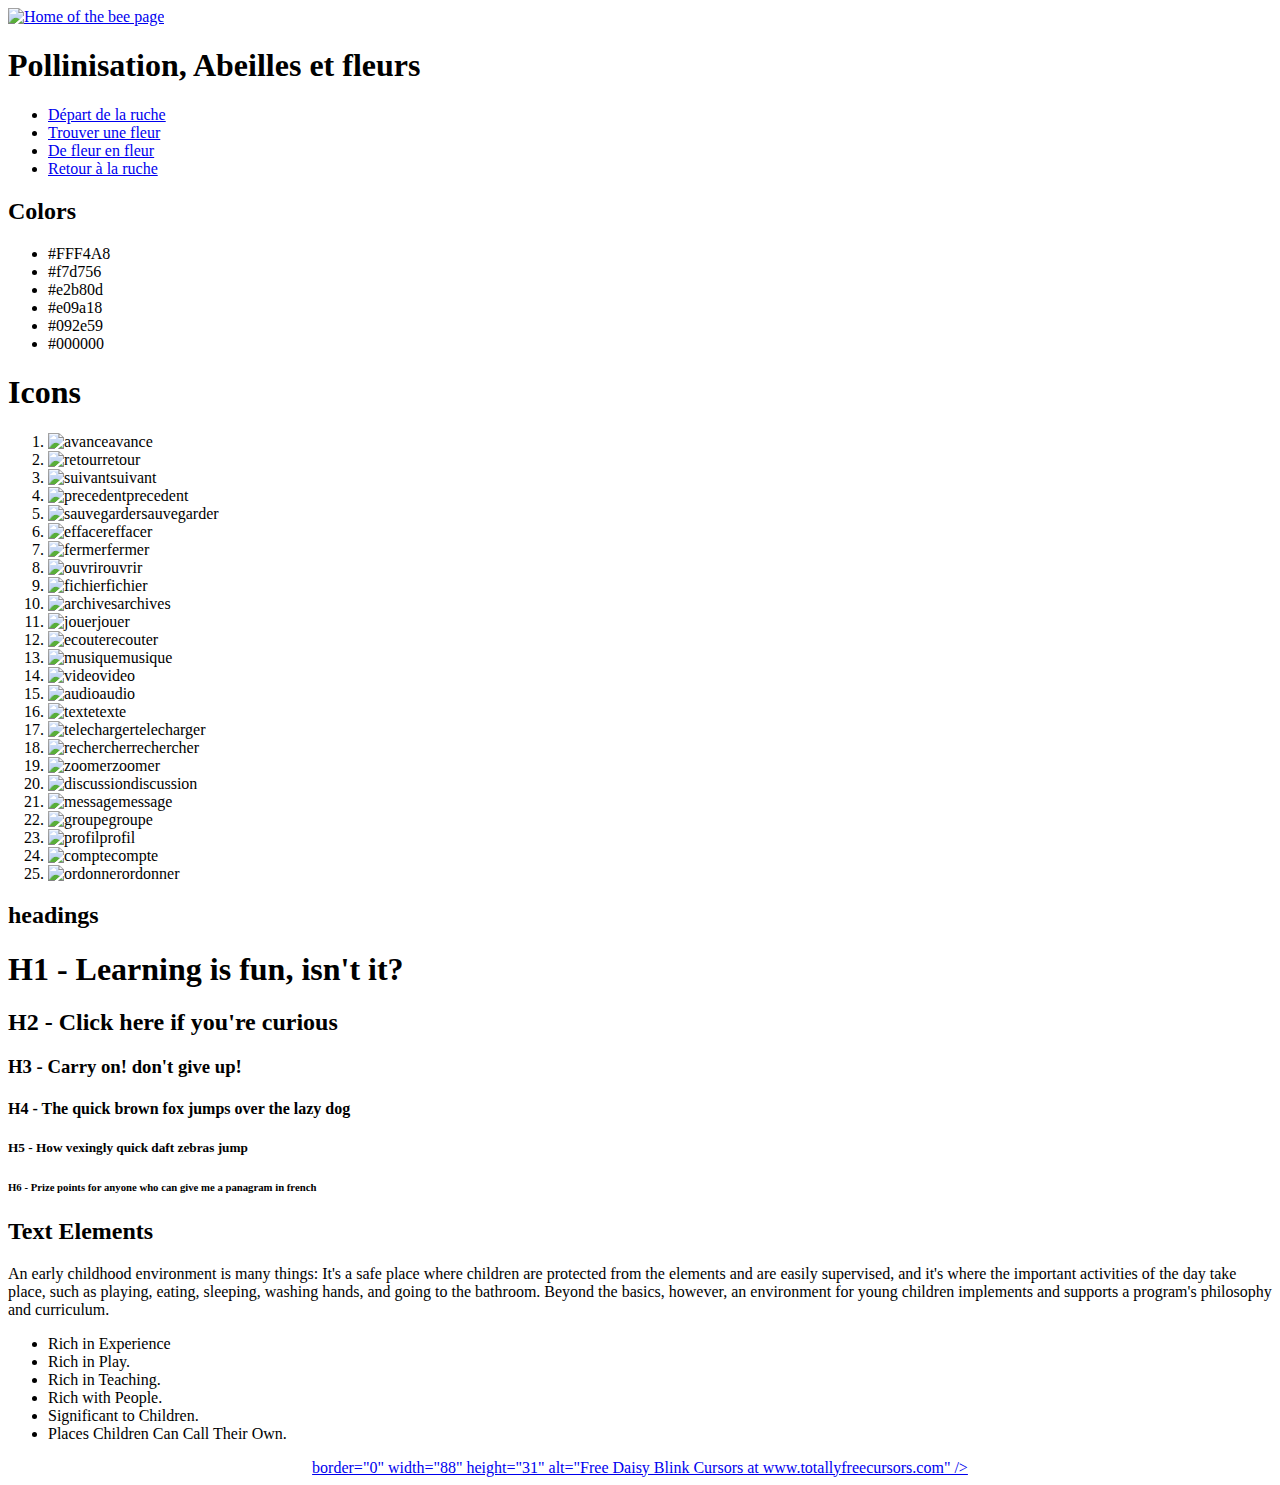
==== index.html @ ccd16b17 "my first commit" ====
<!DOCTYPE html>
<html>

<head>
    <meta charset="utf-8">

    <title>Pollinisation style Guide</title>
<link href="https://fonts.googleapis.com/css?family=Nunito" rel="stylesheet">

    <link rel="stylesheet" href="styles/reset.css">
    <link rel="stylesheet" href="styles/styleguide.css">
    <link rel="stylesheet" href="styles/main.css">
    <link rel="stylesheet" href="styles/typo.css">

</head>

<body>

  <body style="background:#fff">

  <header>
    <div id="logo">
      <a href="index.html"><img src="images/bee-logo.svg" alt="Home of the bee page"></a>
    </div>

    <h1>Pollinisation, Abeilles et fleurs</h1>
    <nav>
      <ul>
        <li><a href="video01.html">Départ de la ruche</a></li>
        <li><a href="video02.html">Trouver une fleur</a></li>
        <li><a href="video03.html">De fleur en fleur</a></li>
        <li><a href="video04.html">Retour à la ruche</a></li>
      </ul>
    </nav>
  </header>

    <section class="color-section">
        <h2>Colors</h2>

        <ul id="colors">
            <li id="color-1">#FFF4A8</li>
            <li id="color-2">#f7d756</li>
            <li id="color-3">#e2b80d</li>
            <li id="color-4">#e09a18</li>
            <li id="color-5">#092e59</li>
            <li id="color-6">#000000</li>
        </ul>

    </section>



    <h1>Icons</h1>

    <ol>
    <li><span><img src="images/avance.svg" alt="avance" /></span>avance</li>
    <li><span><img src="images/retour.svg" alt="retour" /></span>retour</li>
    <li><span><img src="images/suivant.svg" alt="suivant" /></span>suivant</li>
    <li><span><img src="images/precedent.svg" alt="precedent" /></span>precedent</li>
    <li><span><img src="images/sauvegarder.svg" alt="sauvegarder" /></span>sauvegarder</li>
    <li><span><img src="images/effacer.svg" alt="effacer" /></span>effacer</li>
    <li><span><img src="images/fermer.svg" alt="fermer" /></span>fermer</li>
    <li><span><img src="images/ouvrir.svg" alt="ouvrir" /></span>ouvrir</li>
    <li><span><img src="images/fichier.svg" alt="fichier" /></span>fichier</li>
    <li><span><img src="images/archives.svg" alt="archives" /></span>archives</li>
    <li><span><img src="images/jouer.svg" alt="jouer" /></span>jouer</li>
    <li><span><img src="images/ecouter.svg" alt="ecouter" /></span>ecouter</li>
    <li><span><img src="images/musique.svg" alt="musique" /></span>musique</li>
    <li><span><img src="images/video.svg" alt="video" /></span>video</li>
    <li><span><img src="images/audio.svg" alt="audio" /></span>audio</li>
    <li><span><img src="images/texte.svg" alt="texte" /></span>texte</li>
    <li><span><img src="images/telecharger.svg" alt="telecharger" /></span>telecharger</li>
    <li><span><img src="images/rechercher.svg" alt="rechercher" /></span>rechercher</li>
    <li><span><img src="images/zoomer.svg" alt="zoomer" /></span>zoomer</li>
    <li><span><img src="images/discussion.svg" alt="discussion" /></span>discussion</li>
    <li><span><img src="images/message.svg" alt="message" /></span>message</li>
    <li><span><img src="images/groupe.svg" alt="groupe" /></span>groupe</li>
    <li><span><img src="images/profil.svg" alt="profil" /></span>profil</li>
    <li><span><img src="images/compte.svg" alt="compte" /></span>compte</li>
    <li><span><img src="images/ordonner.svg" alt="ordonner" /></span>ordonner</li>
    </ol>

    <h2>headings</h2>

    <h1>H1 - Learning is fun, isn't it?</h1>
    <h2>H2 - Click here if you're curious</h2>
    <h3>H3 - Carry on! don't give up!</h3>
    <h4>H4 - The quick brown fox jumps over the lazy dog</h4>
    <h5>H5 - How vexingly quick daft zebras jump</h5>
    <h6>H6 - Prize points for anyone who can give me a panagram in french</h6>

    <h2>Text Elements</h2>

    <p>An early childhood environment is many things: It's a safe place where children are protected from the elements and are easily supervised, and it's where the important activities of the day take place, such as playing, eating, sleeping, washing hands,
        and going to the bathroom. Beyond the basics, however, an environment for young children implements and supports a program's philosophy and curriculum.</p>

    <ul>
      <li>Rich in Experience</li>
      <li>Rich in Play.</li>
      <li>Rich in Teaching. </li>
      <li>Rich with People.</li>
      <li>Significant to Children.</li>
      <li>Places Children Can Call Their Own. </li>
    </ul>


        <div align="center" style="z-index:9;visibility:visible;"><a href="http://www.totallyfreecursors.com/" target="_blank" class="tfc"> border="0" width="88" height="31" alt="Free Daisy Blink Cursors at www.totallyfreecursors.com" /></a></div><style>HTML,BODY{cursor: url("http://downloads.totallyfreecursors.com/cursor_files/daisyblink.cur"), url("http://downloads.totallyfreecursors.com/thumbnails/daisy-blink.gif"), auto;}</style>
    </body>

</html>
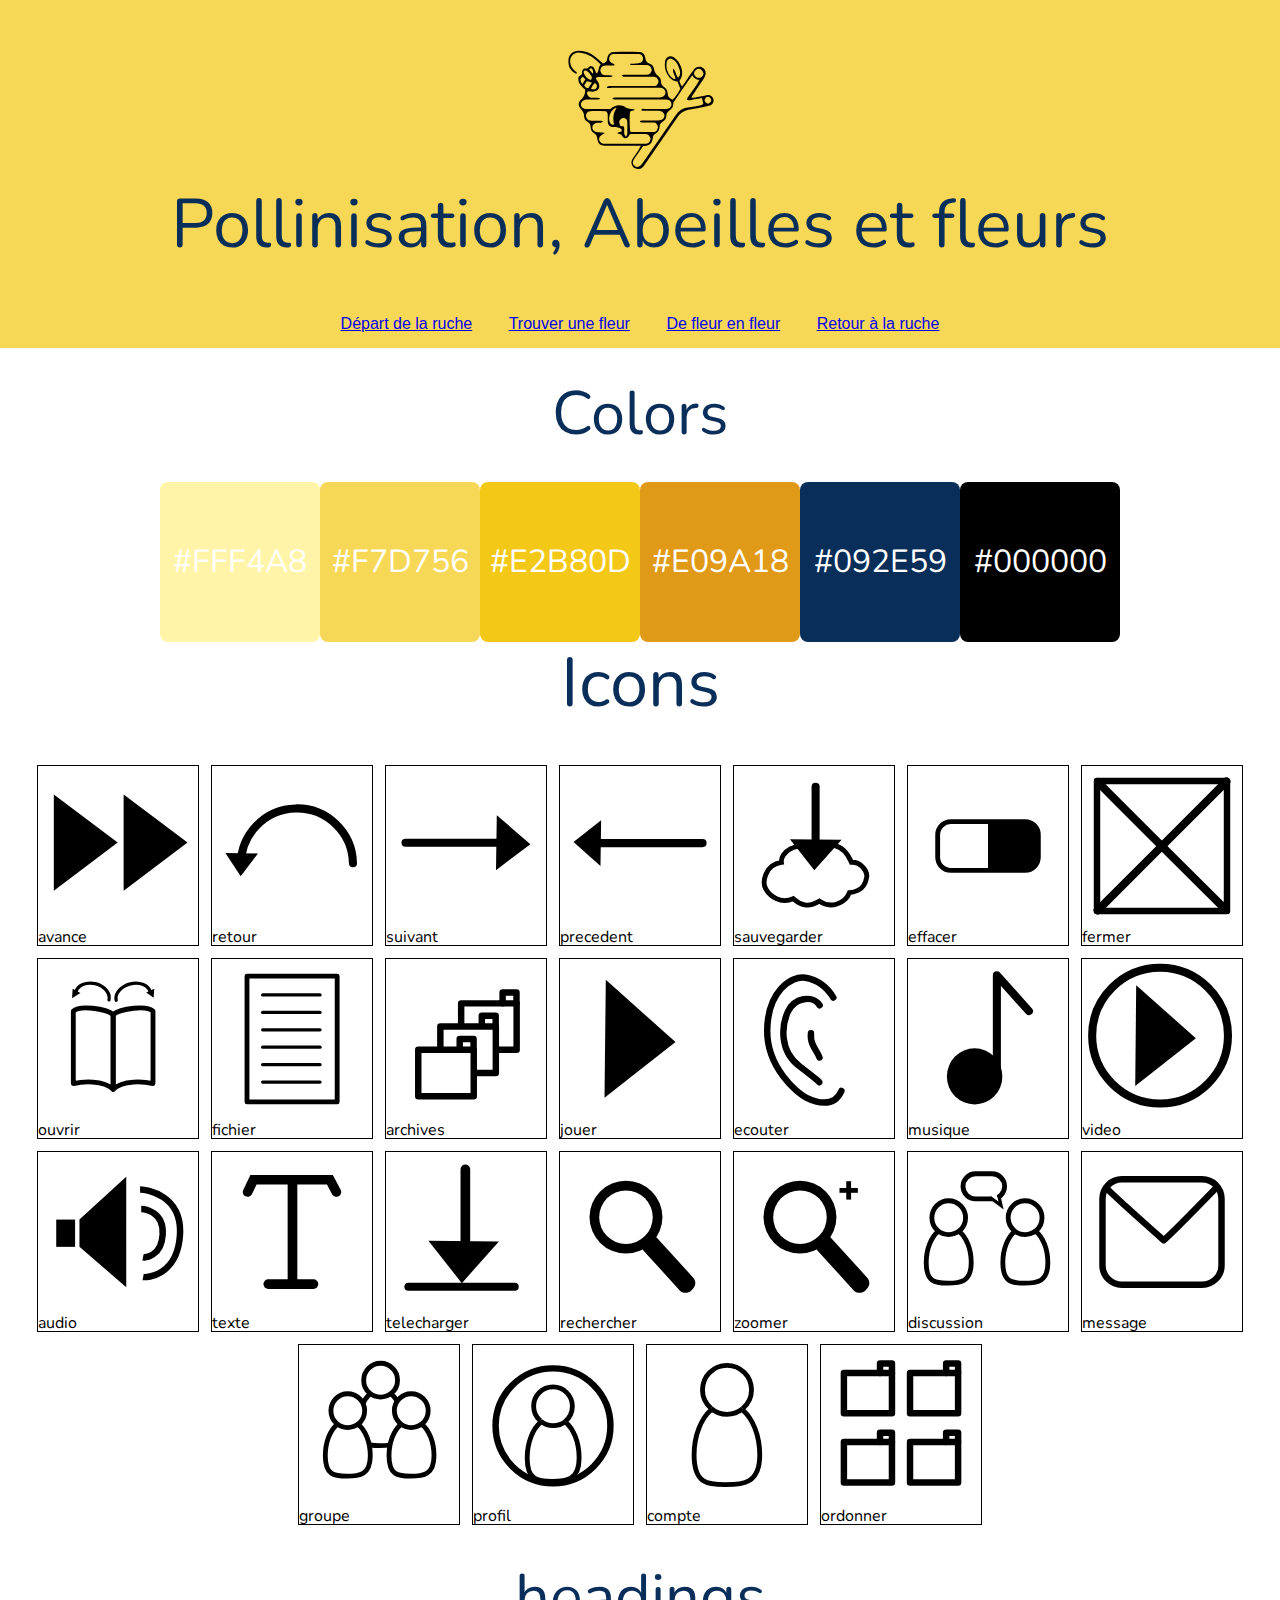
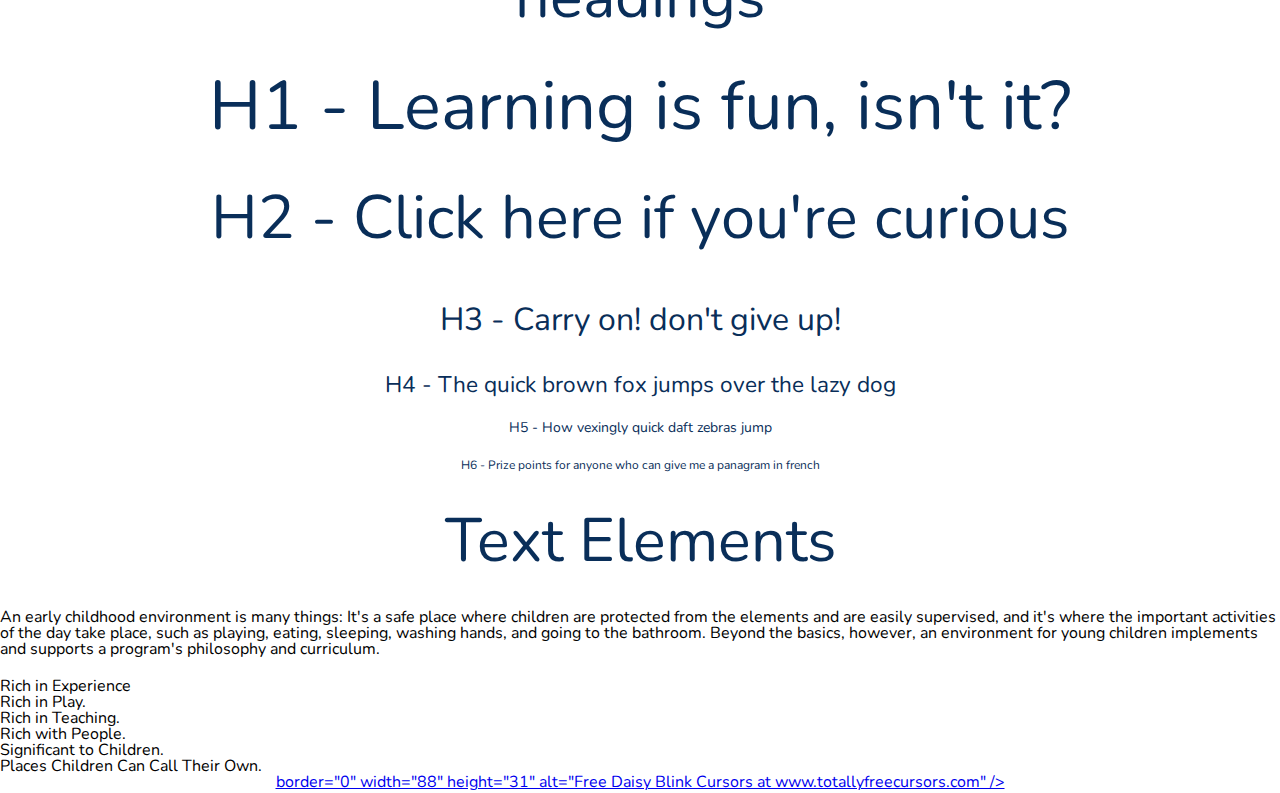
==== commit 01a3cb0d: "Change for file name issue" ====
--- a/index.html
+++ b/index.html
@@ -53,8 +53,8 @@
     <h1>Icons</h1>
 
     <ol>
-    <li><span><img src="images/avance.svg" alt="avance" /></span>avance</li>
-    <li><span><img src="images/retour.svg" alt="retour" /></span>retour</li>
+    <li><span><img src="images/aavance.svg" alt="avance" /></span>avance</li>
+    <li><span><img src="images/rretour.svg" alt="retour" /></span>retour</li>
     <li><span><img src="images/suivant.svg" alt="suivant" /></span>suivant</li>
     <li><span><img src="images/precedent.svg" alt="precedent" /></span>precedent</li>
     <li><span><img src="images/sauvegarder.svg" alt="sauvegarder" /></span>sauvegarder</li>
--- a/styles/styleguide.css
+++ b/styles/styleguide.css
@@ -0,0 +1,64 @@
+/*#### Colors in the page   ####*/
+
+#color-1 {
+ background-color: #FFF4A8;
+}
+
+#color-2 {
+ background-color: #f7d756;
+}
+
+#color-3 {
+ background-color: #f4c816;
+}
+
+#color-4 {
+ background-color: #e09a18;
+}
+#color-5 {
+ background-color: #092e59;
+}
+#color-6 {
+ background-color: #000000;
+}
+
+/*#### Color section in the style page   ####*/
+
+#colors {
+  display: flex;
+  flex-wrap: wrap;
+  justify-content : center;
+  text-align : center;
+ text-transform: uppercase;
+ font-size: 2em;
+
+}
+
+#colors li {
+  height : 160px;
+  width : 160px;
+  border-radius: 8px;
+  color : #fff;
+  display: flex;
+  align-items: center;
+justify-content: center;
+}
+
+/*-- #### Styles Pour La construction des pages #### */
+
+ol {
+  list-style-type: none;
+  display: flex;
+  flex-wrap: wrap;
+  justify-content: center;
+}
+
+ol li {
+  border : 1px solid #000;
+  width : 160px;
+  margin : 6px;
+}
+
+li img {
+  width : 100%;
+}
--- a/styles/main.css
+++ b/styles/main.css
@@ -0,0 +1,60 @@
+/*#### Header elements   ####*/
+
+header {
+  overflow: hidden;
+  background: #F7D756;
+  text-align: center;
+  font-family: 'Quicksand', sans-serif;
+}
+
+#logo img{
+  width: 150px;
+  margin-top: 30px;
+  margin-bottom: 0px;
+}
+
+nav li {
+    display: inline-block;
+}
+
+nav li a {
+  display: block;
+  padding: 1em;
+}
+
+/*#### Styles sur la video   ####*/
+
+video {
+  border : 1em #E09A18 ;
+  border-radius: 2em;
+  display: block;
+  width : 480px;
+  margin: 2em auto;
+  border-style:groove;
+}
+
+
+/*#### Styles pour les navigations dans les pages   ####*/
+
+.page-navigation-block {
+  padding: 0.3em;
+  background: #F7D756;
+  overflow: hidden;
+}
+
+.page-navigation-block a {
+  display: block;
+  max-width: 120px;
+  padding: 1em;
+  color: #092E59;
+  font-size: 2em;
+  font-weight: bold;
+}
+
+.next {
+  float: right;
+}
+
+.previous {
+  float: left;
+}
--- a/styles/typo.css
+++ b/styles/typo.css
@@ -0,0 +1,39 @@
+body {
+    font-family: 'Nunito', sans-serif;
+}
+
+h1, h2, h3, h4, h5, h6 {
+  margin: 1.414em 0 0.5em;
+text-align: center;
+  font-weight: inherit;
+  line-height: 1.2;
+  font-family: 'Nunito', sans-serif;
+  color: #092E59;
+}
+
+h1 {
+  margin-top: 0;
+  font-size: 4.298em;
+}
+
+h2 {
+  margin-top: 30px;
+  font-size: 3.827em;}
+
+h3 {font-size: 1.999em;}
+
+h4 {font-size: 1.414em;}
+/* Won't be used here */
+
+h5 {
+    font-size: 14px;
+    line-height: 20px;
+}
+
+h6 {
+    font-size: 12px;
+    line-height: 20px;
+}
+
+
+p {margin-bottom: 1.3em;}
